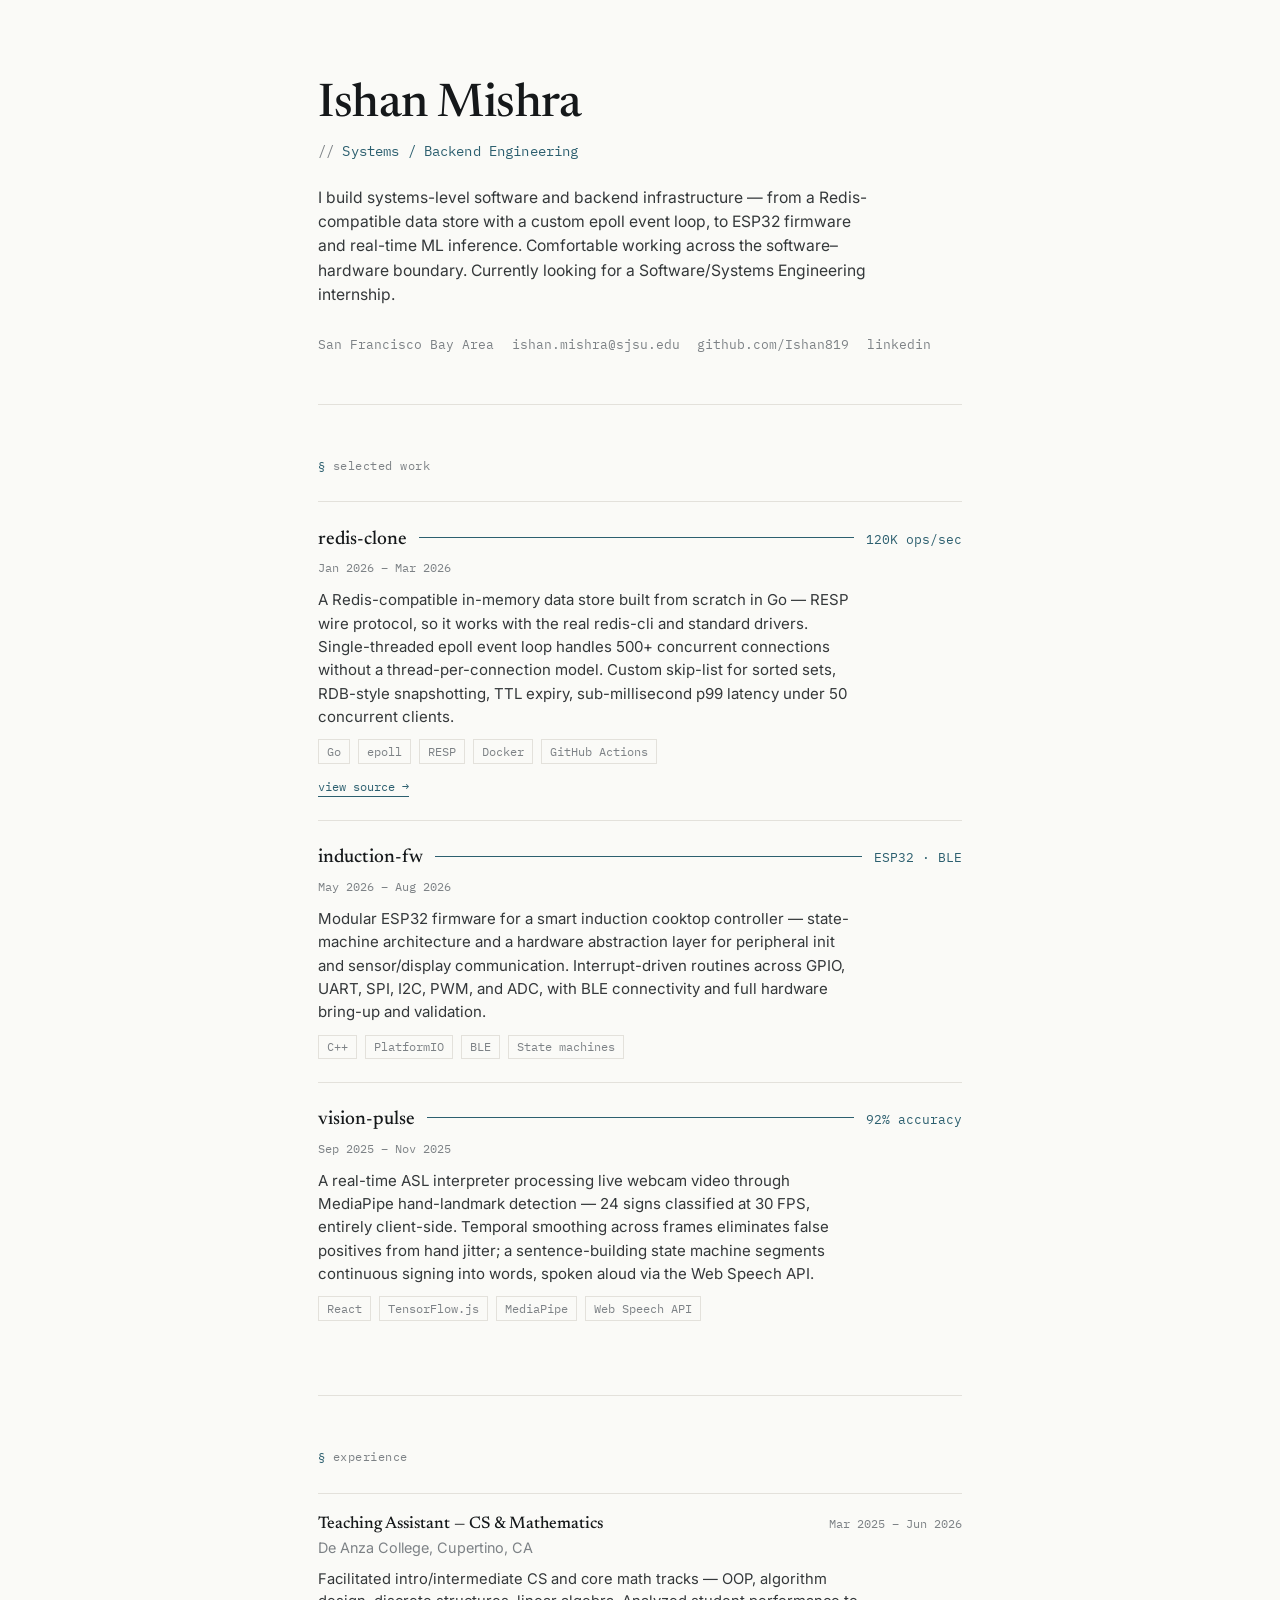
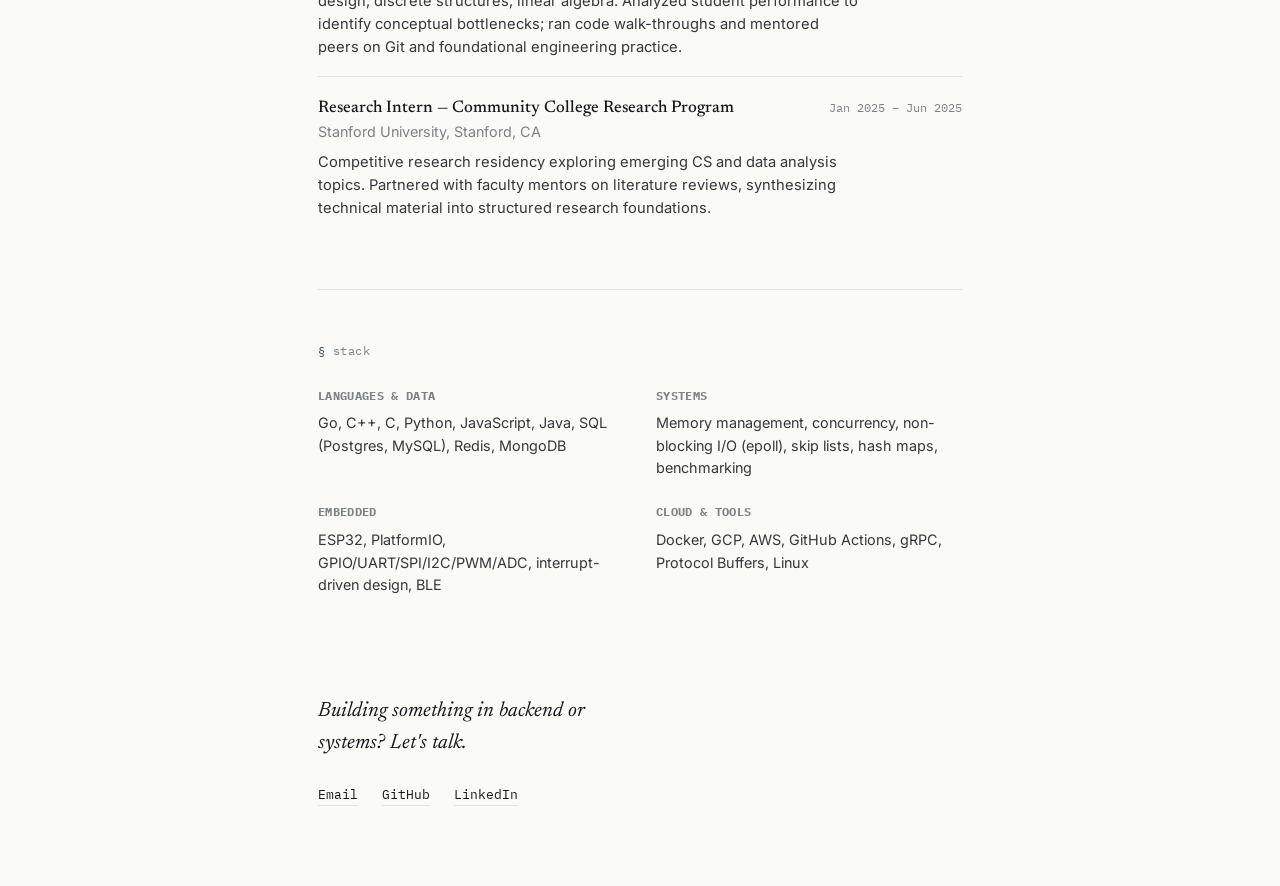
==== index.html @ 348bceb4 "update" ====
<!DOCTYPE html>
<html lang="en">
<head>
<meta charset="UTF-8">
<meta name="viewport" content="width=device-width, initial-scale=1.0">
<title>Ishan Mishra — Systems / Backend Engineer</title>
<style>
  @import url('https://fonts.googleapis.com/css2?family=Newsreader:ital,opsz,wght@0,6..72,400;0,6..72,500;0,6..72,600;1,6..72,400&family=Inter:wght@400;500&family=IBM+Plex+Mono:wght@400;500&display=swap');

  :root {
    --paper: #fafaf7;
    --ink: #15181a;
    --muted: #7d8286;
    --accent: #2c5f6f;
    --line: #e3e1db;
  }

  * { box-sizing: border-box; margin: 0; padding: 0; }

  html { scroll-behavior: smooth; }

  body {
    background: var(--paper);
    color: var(--ink);
    font-family: 'Inter', sans-serif;
    line-height: 1.55;
    font-size: 16px;
  }

  ::selection { background: var(--accent); color: var(--paper); }

  .wrap {
    max-width: 700px;
    margin: 0 auto;
    padding: 0 1.75rem;
  }

  /* ---------- Masthead ---------- */
  header.masthead {
    padding: 5rem 0 3rem;
    border-bottom: 1px solid var(--line);
  }

  .masthead h1 {
    font-family: 'Newsreader', serif;
    font-weight: 500;
    font-size: clamp(2.1rem, 5.5vw, 2.9rem);
    letter-spacing: -0.01em;
    line-height: 1.1;
  }

  .masthead .role {
    font-family: 'IBM Plex Mono', monospace;
    font-size: 0.85rem;
    color: var(--accent);
    margin-top: 0.6rem;
    letter-spacing: 0.01em;
  }

  .masthead .role::before {
    content: "// ";
    color: var(--muted);
  }

  .masthead p.summary {
    margin-top: 1.5rem;
    max-width: 56ch;
    color: #34383a;
    font-size: 0.98rem;
  }

  .masthead .meta {
    margin-top: 1.75rem;
    display: flex;
    flex-wrap: wrap;
    gap: 0.4rem 1.1rem;
    font-family: 'IBM Plex Mono', monospace;
    font-size: 0.8rem;
    color: var(--muted);
  }

  .masthead .meta a {
    color: var(--muted);
    text-decoration: none;
    border-bottom: 1px solid transparent;
  }
  .masthead .meta a:hover { color: var(--accent); border-bottom-color: var(--accent); }

  /* ---------- Section labels ---------- */
  section { padding: 3.25rem 0; border-bottom: 1px solid var(--line); }
  section:last-of-type { border-bottom: none; }

  .section-label {
    font-family: 'IBM Plex Mono', monospace;
    font-size: 0.75rem;
    color: var(--muted);
    letter-spacing: 0.04em;
    margin-bottom: 1.6rem;
  }
  .section-label::before { content: "§ "; color: var(--accent); }

  /* ---------- Projects: schematic rows ---------- */
  .project {
    padding: 1.4rem 0;
    border-top: 1px solid var(--line);
  }
  .project:first-of-type { border-top: none; padding-top: 0; }

  .project-head {
    display: flex;
    align-items: baseline;
    gap: 0.75rem;
  }

  .project-name {
    font-family: 'Newsreader', serif;
    font-size: 1.2rem;
    font-weight: 500;
    white-space: nowrap;
  }

  .connector {
    flex: 1;
    height: 1px;
    background: var(--line);
    position: relative;
    top: -0.35rem;
    overflow: hidden;
  }
  .connector .draw {
    position: absolute;
    inset: 0;
    background: var(--accent);
    transform: scaleX(0);
    transform-origin: left;
    animation: draw-line 1.1s ease forwards;
    animation-delay: var(--delay, 0s);
  }
  @keyframes draw-line {
    to { transform: scaleX(1); }
  }

  .metric {
    font-family: 'IBM Plex Mono', monospace;
    font-size: 0.8rem;
    color: var(--accent);
    white-space: nowrap;
  }

  .project-period {
    font-family: 'IBM Plex Mono', monospace;
    font-size: 0.72rem;
    color: var(--muted);
    margin-top: 0.3rem;
  }

  .project-desc {
    margin-top: 0.7rem;
    font-size: 0.94rem;
    color: #34383a;
    max-width: 60ch;
  }

  .project-stack {
    margin-top: 0.7rem;
    display: flex;
    flex-wrap: wrap;
    gap: 0.5rem;
  }
  .project-stack span {
    font-family: 'IBM Plex Mono', monospace;
    font-size: 0.72rem;
    color: var(--muted);
    border: 1px solid var(--line);
    padding: 0.15rem 0.5rem;
  }

  .project-link {
    display: inline-block;
    margin-top: 0.8rem;
    font-family: 'IBM Plex Mono', monospace;
    font-size: 0.78rem;
    color: var(--accent);
    text-decoration: none;
    border-bottom: 1px solid var(--accent);
  }

  /* ---------- Experience ---------- */
  .job { padding: 1.1rem 0; border-top: 1px solid var(--line); }
  .job:first-of-type { border-top: none; padding-top: 0; }

  .job-head {
    display: flex;
    justify-content: space-between;
    align-items: baseline;
    flex-wrap: wrap;
    gap: 0.3rem 1rem;
  }

  .job-title {
    font-family: 'Newsreader', serif;
    font-size: 1.05rem;
    font-weight: 500;
  }
  .job-org { color: var(--muted); font-size: 0.9rem; }
  .job-period {
    font-family: 'IBM Plex Mono', monospace;
    font-size: 0.72rem;
    color: var(--muted);
  }
  .job-desc {
    margin-top: 0.5rem;
    font-size: 0.92rem;
    color: #34383a;
    max-width: 60ch;
  }

  /* ---------- Skills ---------- */
  .skills-grid {
    display: grid;
    grid-template-columns: 1fr 1fr;
    gap: 1.5rem 2rem;
  }
  @media (max-width: 560px) { .skills-grid { grid-template-columns: 1fr; } }

  .skill-cat h3 {
    font-family: 'IBM Plex Mono', monospace;
    font-size: 0.72rem;
    color: var(--muted);
    letter-spacing: 0.03em;
    margin-bottom: 0.5rem;
    text-transform: uppercase;
  }
  .skill-cat p {
    font-size: 0.9rem;
    color: #34383a;
  }

  /* ---------- Footer ---------- */
  footer {
    padding: 3rem 0 5rem;
  }
  footer .contact-line {
    font-family: 'Newsreader', serif;
    font-style: italic;
    font-size: 1.3rem;
    max-width: 30ch;
  }
  footer .links {
    margin-top: 1.5rem;
    display: flex;
    gap: 1.5rem;
    font-family: 'IBM Plex Mono', monospace;
    font-size: 0.82rem;
  }
  footer .links a {
    color: var(--ink);
    text-decoration: none;
    border-bottom: 1px solid var(--line);
  }
  footer .links a:hover { border-bottom-color: var(--accent); color: var(--accent); }

</style>
</head>
<body>

<div class="wrap">

  <header class="masthead">
    <h1>Ishan Mishra</h1>
    <div class="role">Systems / Backend Engineering</div>
    <p class="summary">
      I build systems-level software and backend infrastructure — from a
      Redis-compatible data store with a custom epoll event loop, to ESP32
      firmware and real-time ML inference. Comfortable working across the
      software–hardware boundary. Currently looking for a Software/Systems
      Engineering internship.
    </p>
    <div class="meta">
      <span>San Francisco Bay Area</span>
      <a href="mailto:ishan.mishra@sjsu.edu">ishan.mishra@sjsu.edu</a>
      <a href="https://github.com/Ishan819" target="_blank">github.com/Ishan819</a>
      <a href="#" target="_blank">linkedin</a>
    </div>
  </header>

  <section id="work">
    <div class="section-label">selected work</div>

    <div class="project">
      <div class="project-head">
        <span class="project-name">redis-clone</span>
        <span class="connector"><span class="draw" style="--delay:0.1s"></span></span>
        <span class="metric">120K ops/sec</span>
      </div>
      <div class="project-period">Jan 2026 – Mar 2026</div>
      <p class="project-desc">
        A Redis-compatible in-memory data store built from scratch in Go —
        RESP wire protocol, so it works with the real redis-cli and standard
        drivers. Single-threaded epoll event loop handles 500+ concurrent
        connections without a thread-per-connection model. Custom skip-list
        for sorted sets, RDB-style snapshotting, TTL expiry, sub-millisecond
        p99 latency under 50 concurrent clients.
      </p>
      <div class="project-stack">
        <span>Go</span><span>epoll</span><span>RESP</span><span>Docker</span><span>GitHub Actions</span>
      </div>
      <a class="project-link" href="https://github.com/Ishan819" target="_blank">view source →</a>
    </div>

    <div class="project">
      <div class="project-head">
        <span class="project-name">induction-fw</span>
        <span class="connector"><span class="draw" style="--delay:0.25s"></span></span>
        <span class="metric">ESP32 · BLE</span>
      </div>
      <div class="project-period">May 2026 – Aug 2026</div>
      <p class="project-desc">
        Modular ESP32 firmware for a smart induction cooktop controller —
        state-machine architecture and a hardware abstraction layer for
        peripheral init and sensor/display communication. Interrupt-driven
        routines across GPIO, UART, SPI, I2C, PWM, and ADC, with BLE
        connectivity and full hardware bring-up and validation.
      </p>
      <div class="project-stack">
        <span>C++</span><span>PlatformIO</span><span>BLE</span><span>State machines</span>
      </div>
    </div>

    <div class="project">
      <div class="project-head">
        <span class="project-name">vision-pulse</span>
        <span class="connector"><span class="draw" style="--delay:0.4s"></span></span>
        <span class="metric">92% accuracy</span>
      </div>
      <div class="project-period">Sep 2025 – Nov 2025</div>
      <p class="project-desc">
        A real-time ASL interpreter processing live webcam video through
        MediaPipe hand-landmark detection — 24 signs classified at 30 FPS,
        entirely client-side. Temporal smoothing across frames eliminates
        false positives from hand jitter; a sentence-building state machine
        segments continuous signing into words, spoken aloud via the Web
        Speech API.
      </p>
      <div class="project-stack">
        <span>React</span><span>TensorFlow.js</span><span>MediaPipe</span><span>Web Speech API</span>
      </div>
    </div>
  </section>

  <section id="experience">
    <div class="section-label">experience</div>

    <div class="job">
      <div class="job-head">
        <div>
          <div class="job-title">Teaching Assistant — CS &amp; Mathematics</div>
          <div class="job-org">De Anza College, Cupertino, CA</div>
        </div>
        <div class="job-period">Mar 2025 – Jun 2026</div>
      </div>
      <p class="job-desc">
        Facilitated intro/intermediate CS and core math tracks — OOP,
        algorithm design, discrete structures, linear algebra. Analyzed
        student performance to identify conceptual bottlenecks; ran code
        walk-throughs and mentored peers on Git and foundational engineering
        practice.
      </p>
    </div>

    <div class="job">
      <div class="job-head">
        <div>
          <div class="job-title">Research Intern — Community College Research Program</div>
          <div class="job-org">Stanford University, Stanford, CA</div>
        </div>
        <div class="job-period">Jan 2025 – Jun 2025</div>
      </div>
      <p class="job-desc">
        Competitive research residency exploring emerging CS and data
        analysis topics. Partnered with faculty mentors on literature
        reviews, synthesizing technical material into structured research
        foundations.
      </p>
    </div>
  </section>

  <section id="skills">
    <div class="section-label">stack</div>
    <div class="skills-grid">
      <div class="skill-cat">
        <h3>Languages &amp; Data</h3>
        <p>Go, C++, C, Python, JavaScript, Java, SQL (Postgres, MySQL), Redis, MongoDB</p>
      </div>
      <div class="skill-cat">
        <h3>Systems</h3>
        <p>Memory management, concurrency, non-blocking I/O (epoll), skip lists, hash maps, benchmarking</p>
      </div>
      <div class="skill-cat">
        <h3>Embedded</h3>
        <p>ESP32, PlatformIO, GPIO/UART/SPI/I2C/PWM/ADC, interrupt-driven design, BLE</p>
      </div>
      <div class="skill-cat">
        <h3>Cloud &amp; Tools</h3>
        <p>Docker, GCP, AWS, GitHub Actions, gRPC, Protocol Buffers, Linux</p>
      </div>
    </div>
  </section>

  <footer id="contact">
    <p class="contact-line">Building something in backend or systems? Let's talk.</p>
    <div class="links">
      <a href="mailto:ishan.mishra@sjsu.edu">Email</a>
      <a href="https://github.com/Ishan819" target="_blank">GitHub</a>
      <a href="#" target="_blank">LinkedIn</a>
    </div>
  </footer>

</div>

</body>
</html>
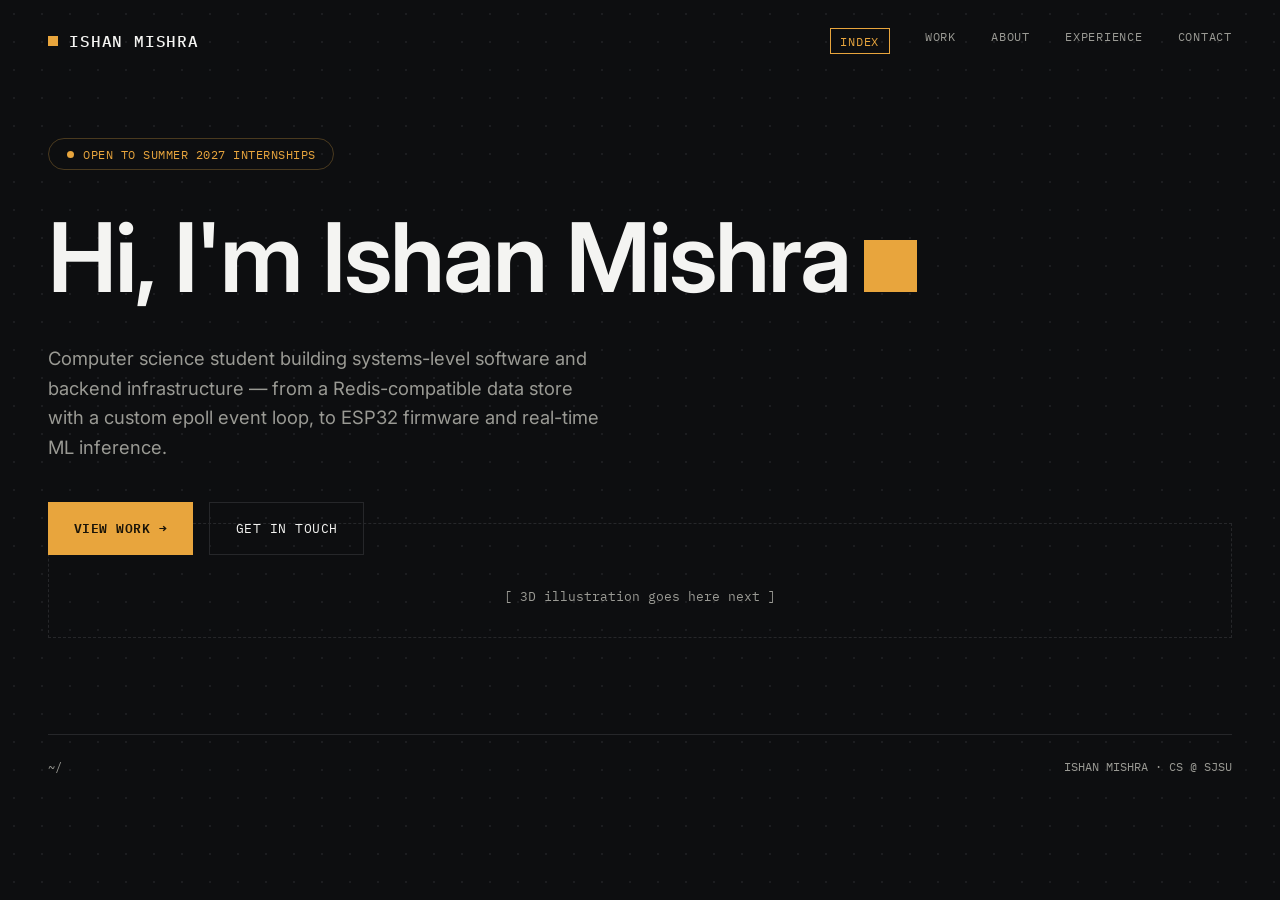
==== commit 67b1c38d: "update" ====
--- a/index.html
+++ b/index.html
@@ -5,417 +5,207 @@
 <meta name="viewport" content="width=device-width, initial-scale=1.0">
 <title>Ishan Mishra — Systems / Backend Engineer</title>
 <style>
-  @import url('https://fonts.googleapis.com/css2?family=Newsreader:ital,opsz,wght@0,6..72,400;0,6..72,500;0,6..72,600;1,6..72,400&family=Inter:wght@400;500&family=IBM+Plex+Mono:wght@400;500&display=swap');
+  @import url('https://fonts.googleapis.com/css2?family=Inter:wght@400;500;600&family=IBM+Plex+Mono:wght@400;500&display=swap');
 
   :root {
-    --paper: #fafaf7;
-    --ink: #15181a;
-    --muted: #7d8286;
-    --accent: #2c5f6f;
-    --line: #e3e1db;
+    --bg: #0d0e10;
+    --ink: #f4f4f2;
+    --muted: #9a9a94;
+    --accent: #e8a53d;
+    --line: #26272a;
   }
 
   * { box-sizing: border-box; margin: 0; padding: 0; }
 
-  html { scroll-behavior: smooth; }
-
   body {
-    background: var(--paper);
+    background: var(--bg);
     color: var(--ink);
     font-family: 'Inter', sans-serif;
-    line-height: 1.55;
-    font-size: 16px;
-  }
-
-  ::selection { background: var(--accent); color: var(--paper); }
+    background-image:
+      radial-gradient(circle, #1c1d20 1px, transparent 1px);
+    background-size: 28px 28px;
+  }
 
   .wrap {
-    max-width: 700px;
+    max-width: 1400px;
     margin: 0 auto;
-    padding: 0 1.75rem;
-  }
-
-  /* ---------- Masthead ---------- */
-  header.masthead {
-    padding: 5rem 0 3rem;
-    border-bottom: 1px solid var(--line);
-  }
-
-  .masthead h1 {
-    font-family: 'Newsreader', serif;
+    padding: 0 3rem;
+  }
+
+  /* ---------- Nav ---------- */
+  nav {
+    display: flex;
+    align-items: center;
+    justify-content: space-between;
+    padding: 1.75rem 0;
+  }
+
+  .logo {
+    display: flex;
+    align-items: center;
+    gap: 0.7rem;
+    font-family: 'IBM Plex Mono', monospace;
     font-weight: 500;
-    font-size: clamp(2.1rem, 5.5vw, 2.9rem);
-    letter-spacing: -0.01em;
-    line-height: 1.1;
-  }
-
-  .masthead .role {
-    font-family: 'IBM Plex Mono', monospace;
-    font-size: 0.85rem;
+    letter-spacing: 0.05em;
+    font-size: 1rem;
+  }
+  .logo .dot {
+    width: 10px;
+    height: 10px;
+    background: var(--accent);
+  }
+
+  .nav-links {
+    display: flex;
+    gap: 2.2rem;
+    font-family: 'IBM Plex Mono', monospace;
+    font-size: 0.78rem;
+    letter-spacing: 0.06em;
+  }
+  .nav-links a {
+    color: var(--muted);
+    text-decoration: none;
+  }
+  .nav-links a.active {
     color: var(--accent);
-    margin-top: 0.6rem;
-    letter-spacing: 0.01em;
-  }
-
-  .masthead .role::before {
-    content: "// ";
-    color: var(--muted);
-  }
-
-  .masthead p.summary {
-    margin-top: 1.5rem;
-    max-width: 56ch;
-    color: #34383a;
-    font-size: 0.98rem;
-  }
-
-  .masthead .meta {
-    margin-top: 1.75rem;
-    display: flex;
-    flex-wrap: wrap;
-    gap: 0.4rem 1.1rem;
+    border: 1px solid var(--accent);
+    padding: 0.25rem 0.6rem;
+  }
+  .nav-links a:hover:not(.active) { color: var(--ink); }
+
+  /* ---------- Hero ---------- */
+  .hero {
+    padding: 3.5rem 0 6rem;
+  }
+
+  .badge {
+    display: inline-flex;
+    align-items: center;
+    gap: 0.6rem;
+    font-family: 'IBM Plex Mono', monospace;
+    font-size: 0.78rem;
+    letter-spacing: 0.04em;
+    color: var(--accent);
+    border: 1px solid #4a3a1f;
+    padding: 0.45rem 1.1rem;
+    border-radius: 999px;
+    margin-bottom: 2.5rem;
+  }
+  .badge .dot {
+    width: 7px;
+    height: 7px;
+    background: var(--accent);
+    border-radius: 50%;
+  }
+
+  h1 {
+    font-size: clamp(3.2rem, 7.5vw, 6.2rem);
+    font-weight: 600;
+    line-height: 0.98;
+    letter-spacing: -0.02em;
+    max-width: 16ch;
+  }
+  h1 .square {
+    display: inline-block;
+    width: 0.55em;
+    height: 0.55em;
+    background: var(--accent);
+    margin-left: 0.15em;
+    vertical-align: baseline;
+  }
+
+  .hero-desc {
+    margin-top: 2.5rem;
+    max-width: 46ch;
+    font-size: 1.15rem;
+    line-height: 1.6;
+    color: var(--muted);
+  }
+
+  .hero-actions {
+    margin-top: 2.5rem;
+    display: flex;
+    gap: 1rem;
+  }
+
+  .btn {
+    font-family: 'IBM Plex Mono', monospace;
+    font-size: 0.82rem;
+    letter-spacing: 0.04em;
+    padding: 0.95rem 1.6rem;
+    text-decoration: none;
+    display: inline-flex;
+    align-items: center;
+    gap: 0.5rem;
+  }
+  .btn-primary {
+    background: var(--accent);
+    color: #1a1408;
+    font-weight: 600;
+  }
+  .btn-secondary {
+    border: 1px solid var(--line);
+    color: var(--ink);
+  }
+  .btn-secondary:hover { border-color: var(--muted); }
+
+  .hero-illustration-slot {
+    margin-top: -2rem;
+    padding: 4rem 0 2rem;
+    text-align: center;
+    color: var(--muted);
     font-family: 'IBM Plex Mono', monospace;
     font-size: 0.8rem;
-    color: var(--muted);
-  }
-
-  .masthead .meta a {
-    color: var(--muted);
-    text-decoration: none;
-    border-bottom: 1px solid transparent;
-  }
-  .masthead .meta a:hover { color: var(--accent); border-bottom-color: var(--accent); }
-
-  /* ---------- Section labels ---------- */
-  section { padding: 3.25rem 0; border-bottom: 1px solid var(--line); }
-  section:last-of-type { border-bottom: none; }
-
-  .section-label {
+    border: 1px dashed var(--line);
+  }
+
+  footer {
+    padding: 1.5rem 0;
+    display: flex;
+    justify-content: space-between;
     font-family: 'IBM Plex Mono', monospace;
     font-size: 0.75rem;
     color: var(--muted);
-    letter-spacing: 0.04em;
-    margin-bottom: 1.6rem;
-  }
-  .section-label::before { content: "§ "; color: var(--accent); }
-
-  /* ---------- Projects: schematic rows ---------- */
-  .project {
-    padding: 1.4rem 0;
     border-top: 1px solid var(--line);
   }
-  .project:first-of-type { border-top: none; padding-top: 0; }
-
-  .project-head {
-    display: flex;
-    align-items: baseline;
-    gap: 0.75rem;
-  }
-
-  .project-name {
-    font-family: 'Newsreader', serif;
-    font-size: 1.2rem;
-    font-weight: 500;
-    white-space: nowrap;
-  }
-
-  .connector {
-    flex: 1;
-    height: 1px;
-    background: var(--line);
-    position: relative;
-    top: -0.35rem;
-    overflow: hidden;
-  }
-  .connector .draw {
-    position: absolute;
-    inset: 0;
-    background: var(--accent);
-    transform: scaleX(0);
-    transform-origin: left;
-    animation: draw-line 1.1s ease forwards;
-    animation-delay: var(--delay, 0s);
-  }
-  @keyframes draw-line {
-    to { transform: scaleX(1); }
-  }
-
-  .metric {
-    font-family: 'IBM Plex Mono', monospace;
-    font-size: 0.8rem;
-    color: var(--accent);
-    white-space: nowrap;
-  }
-
-  .project-period {
-    font-family: 'IBM Plex Mono', monospace;
-    font-size: 0.72rem;
-    color: var(--muted);
-    margin-top: 0.3rem;
-  }
-
-  .project-desc {
-    margin-top: 0.7rem;
-    font-size: 0.94rem;
-    color: #34383a;
-    max-width: 60ch;
-  }
-
-  .project-stack {
-    margin-top: 0.7rem;
-    display: flex;
-    flex-wrap: wrap;
-    gap: 0.5rem;
-  }
-  .project-stack span {
-    font-family: 'IBM Plex Mono', monospace;
-    font-size: 0.72rem;
-    color: var(--muted);
-    border: 1px solid var(--line);
-    padding: 0.15rem 0.5rem;
-  }
-
-  .project-link {
-    display: inline-block;
-    margin-top: 0.8rem;
-    font-family: 'IBM Plex Mono', monospace;
-    font-size: 0.78rem;
-    color: var(--accent);
-    text-decoration: none;
-    border-bottom: 1px solid var(--accent);
-  }
-
-  /* ---------- Experience ---------- */
-  .job { padding: 1.1rem 0; border-top: 1px solid var(--line); }
-  .job:first-of-type { border-top: none; padding-top: 0; }
-
-  .job-head {
-    display: flex;
-    justify-content: space-between;
-    align-items: baseline;
-    flex-wrap: wrap;
-    gap: 0.3rem 1rem;
-  }
-
-  .job-title {
-    font-family: 'Newsreader', serif;
-    font-size: 1.05rem;
-    font-weight: 500;
-  }
-  .job-org { color: var(--muted); font-size: 0.9rem; }
-  .job-period {
-    font-family: 'IBM Plex Mono', monospace;
-    font-size: 0.72rem;
-    color: var(--muted);
-  }
-  .job-desc {
-    margin-top: 0.5rem;
-    font-size: 0.92rem;
-    color: #34383a;
-    max-width: 60ch;
-  }
-
-  /* ---------- Skills ---------- */
-  .skills-grid {
-    display: grid;
-    grid-template-columns: 1fr 1fr;
-    gap: 1.5rem 2rem;
-  }
-  @media (max-width: 560px) { .skills-grid { grid-template-columns: 1fr; } }
-
-  .skill-cat h3 {
-    font-family: 'IBM Plex Mono', monospace;
-    font-size: 0.72rem;
-    color: var(--muted);
-    letter-spacing: 0.03em;
-    margin-bottom: 0.5rem;
-    text-transform: uppercase;
-  }
-  .skill-cat p {
-    font-size: 0.9rem;
-    color: #34383a;
-  }
-
-  /* ---------- Footer ---------- */
-  footer {
-    padding: 3rem 0 5rem;
-  }
-  footer .contact-line {
-    font-family: 'Newsreader', serif;
-    font-style: italic;
-    font-size: 1.3rem;
-    max-width: 30ch;
-  }
-  footer .links {
-    margin-top: 1.5rem;
-    display: flex;
-    gap: 1.5rem;
-    font-family: 'IBM Plex Mono', monospace;
-    font-size: 0.82rem;
-  }
-  footer .links a {
-    color: var(--ink);
-    text-decoration: none;
-    border-bottom: 1px solid var(--line);
-  }
-  footer .links a:hover { border-bottom-color: var(--accent); color: var(--accent); }
-
 </style>
 </head>
 <body>
 
 <div class="wrap">
-
-  <header class="masthead">
-    <h1>Ishan Mishra</h1>
-    <div class="role">Systems / Backend Engineering</div>
-    <p class="summary">
-      I build systems-level software and backend infrastructure — from a
-      Redis-compatible data store with a custom epoll event loop, to ESP32
-      firmware and real-time ML inference. Comfortable working across the
-      software–hardware boundary. Currently looking for a Software/Systems
-      Engineering internship.
+  <nav>
+    <div class="logo"><span class="dot"></span> ISHAN MISHRA</div>
+    <div class="nav-links">
+      <a href="#" class="active">INDEX</a>
+      <a href="#work">WORK</a>
+      <a href="#about">ABOUT</a>
+      <a href="#experience">EXPERIENCE</a>
+      <a href="#contact">CONTACT</a>
+    </div>
+  </nav>
+
+  <section class="hero">
+    <div class="badge"><span class="dot"></span> OPEN TO SUMMER 2027 INTERNSHIPS</div>
+    <h1>Hi, I'm Ishan Mishra<span class="square"></span></h1>
+    <p class="hero-desc">
+      Computer science student building systems-level software and backend
+      infrastructure — from a Redis-compatible data store with a custom
+      epoll event loop, to ESP32 firmware and real-time ML inference.
     </p>
-    <div class="meta">
-      <span>San Francisco Bay Area</span>
-      <a href="mailto:ishan.mishra@sjsu.edu">ishan.mishra@sjsu.edu</a>
-      <a href="https://github.com/Ishan819" target="_blank">github.com/Ishan819</a>
-      <a href="#" target="_blank">linkedin</a>
+    <div class="hero-actions">
+      <a class="btn btn-primary" href="#work">VIEW WORK →</a>
+      <a class="btn btn-secondary" href="#contact">GET IN TOUCH</a>
     </div>
-  </header>
-
-  <section id="work">
-    <div class="section-label">selected work</div>
-
-    <div class="project">
-      <div class="project-head">
-        <span class="project-name">redis-clone</span>
-        <span class="connector"><span class="draw" style="--delay:0.1s"></span></span>
-        <span class="metric">120K ops/sec</span>
-      </div>
-      <div class="project-period">Jan 2026 – Mar 2026</div>
-      <p class="project-desc">
-        A Redis-compatible in-memory data store built from scratch in Go —
-        RESP wire protocol, so it works with the real redis-cli and standard
-        drivers. Single-threaded epoll event loop handles 500+ concurrent
-        connections without a thread-per-connection model. Custom skip-list
-        for sorted sets, RDB-style snapshotting, TTL expiry, sub-millisecond
-        p99 latency under 50 concurrent clients.
-      </p>
-      <div class="project-stack">
-        <span>Go</span><span>epoll</span><span>RESP</span><span>Docker</span><span>GitHub Actions</span>
-      </div>
-      <a class="project-link" href="https://github.com/Ishan819" target="_blank">view source →</a>
-    </div>
-
-    <div class="project">
-      <div class="project-head">
-        <span class="project-name">induction-fw</span>
-        <span class="connector"><span class="draw" style="--delay:0.25s"></span></span>
-        <span class="metric">ESP32 · BLE</span>
-      </div>
-      <div class="project-period">May 2026 – Aug 2026</div>
-      <p class="project-desc">
-        Modular ESP32 firmware for a smart induction cooktop controller —
-        state-machine architecture and a hardware abstraction layer for
-        peripheral init and sensor/display communication. Interrupt-driven
-        routines across GPIO, UART, SPI, I2C, PWM, and ADC, with BLE
-        connectivity and full hardware bring-up and validation.
-      </p>
-      <div class="project-stack">
-        <span>C++</span><span>PlatformIO</span><span>BLE</span><span>State machines</span>
-      </div>
-    </div>
-
-    <div class="project">
-      <div class="project-head">
-        <span class="project-name">vision-pulse</span>
-        <span class="connector"><span class="draw" style="--delay:0.4s"></span></span>
-        <span class="metric">92% accuracy</span>
-      </div>
-      <div class="project-period">Sep 2025 – Nov 2025</div>
-      <p class="project-desc">
-        A real-time ASL interpreter processing live webcam video through
-        MediaPipe hand-landmark detection — 24 signs classified at 30 FPS,
-        entirely client-side. Temporal smoothing across frames eliminates
-        false positives from hand jitter; a sentence-building state machine
-        segments continuous signing into words, spoken aloud via the Web
-        Speech API.
-      </p>
-      <div class="project-stack">
-        <span>React</span><span>TensorFlow.js</span><span>MediaPipe</span><span>Web Speech API</span>
-      </div>
+
+    <div class="hero-illustration-slot">
+      [ 3D illustration goes here next ]
     </div>
   </section>
 
-  <section id="experience">
-    <div class="section-label">experience</div>
-
-    <div class="job">
-      <div class="job-head">
-        <div>
-          <div class="job-title">Teaching Assistant — CS &amp; Mathematics</div>
-          <div class="job-org">De Anza College, Cupertino, CA</div>
-        </div>
-        <div class="job-period">Mar 2025 – Jun 2026</div>
-      </div>
-      <p class="job-desc">
-        Facilitated intro/intermediate CS and core math tracks — OOP,
-        algorithm design, discrete structures, linear algebra. Analyzed
-        student performance to identify conceptual bottlenecks; ran code
-        walk-throughs and mentored peers on Git and foundational engineering
-        practice.
-      </p>
-    </div>
-
-    <div class="job">
-      <div class="job-head">
-        <div>
-          <div class="job-title">Research Intern — Community College Research Program</div>
-          <div class="job-org">Stanford University, Stanford, CA</div>
-        </div>
-        <div class="job-period">Jan 2025 – Jun 2025</div>
-      </div>
-      <p class="job-desc">
-        Competitive research residency exploring emerging CS and data
-        analysis topics. Partnered with faculty mentors on literature
-        reviews, synthesizing technical material into structured research
-        foundations.
-      </p>
-    </div>
-  </section>
-
-  <section id="skills">
-    <div class="section-label">stack</div>
-    <div class="skills-grid">
-      <div class="skill-cat">
-        <h3>Languages &amp; Data</h3>
-        <p>Go, C++, C, Python, JavaScript, Java, SQL (Postgres, MySQL), Redis, MongoDB</p>
-      </div>
-      <div class="skill-cat">
-        <h3>Systems</h3>
-        <p>Memory management, concurrency, non-blocking I/O (epoll), skip lists, hash maps, benchmarking</p>
-      </div>
-      <div class="skill-cat">
-        <h3>Embedded</h3>
-        <p>ESP32, PlatformIO, GPIO/UART/SPI/I2C/PWM/ADC, interrupt-driven design, BLE</p>
-      </div>
-      <div class="skill-cat">
-        <h3>Cloud &amp; Tools</h3>
-        <p>Docker, GCP, AWS, GitHub Actions, gRPC, Protocol Buffers, Linux</p>
-      </div>
-    </div>
-  </section>
-
-  <footer id="contact">
-    <p class="contact-line">Building something in backend or systems? Let's talk.</p>
-    <div class="links">
-      <a href="mailto:ishan.mishra@sjsu.edu">Email</a>
-      <a href="https://github.com/Ishan819" target="_blank">GitHub</a>
-      <a href="#" target="_blank">LinkedIn</a>
-    </div>
+  <footer>
+    <span>~/</span>
+    <span>ISHAN MISHRA · CS @ SJSU</span>
   </footer>
-
 </div>
 
 </body>
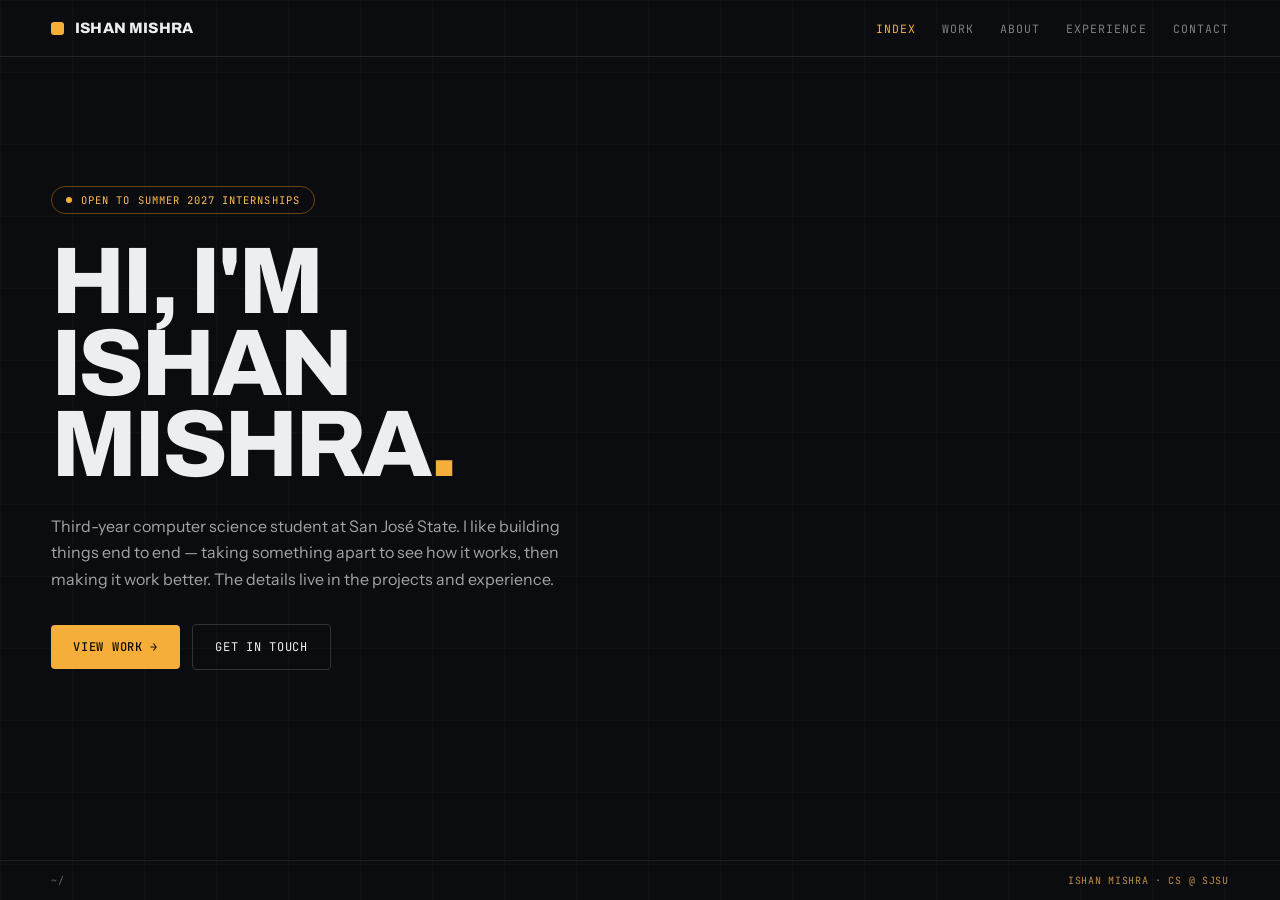
==== commit ca2c0950: "update" ====
--- a/index.html
+++ b/index.html
@@ -4,209 +4,53 @@
 <meta charset="UTF-8">
 <meta name="viewport" content="width=device-width, initial-scale=1.0">
 <title>Ishan Mishra — Systems / Backend Engineer</title>
-<style>
-  @import url('https://fonts.googleapis.com/css2?family=Inter:wght@400;500;600&family=IBM+Plex+Mono:wght@400;500&display=swap');
-
-  :root {
-    --bg: #0d0e10;
-    --ink: #f4f4f2;
-    --muted: #9a9a94;
-    --accent: #e8a53d;
-    --line: #26272a;
-  }
-
-  * { box-sizing: border-box; margin: 0; padding: 0; }
-
-  body {
-    background: var(--bg);
-    color: var(--ink);
-    font-family: 'Inter', sans-serif;
-    background-image:
-      radial-gradient(circle, #1c1d20 1px, transparent 1px);
-    background-size: 28px 28px;
-  }
-
-  .wrap {
-    max-width: 1400px;
-    margin: 0 auto;
-    padding: 0 3rem;
-  }
-
-  /* ---------- Nav ---------- */
-  nav {
-    display: flex;
-    align-items: center;
-    justify-content: space-between;
-    padding: 1.75rem 0;
-  }
-
-  .logo {
-    display: flex;
-    align-items: center;
-    gap: 0.7rem;
-    font-family: 'IBM Plex Mono', monospace;
-    font-weight: 500;
-    letter-spacing: 0.05em;
-    font-size: 1rem;
-  }
-  .logo .dot {
-    width: 10px;
-    height: 10px;
-    background: var(--accent);
-  }
-
-  .nav-links {
-    display: flex;
-    gap: 2.2rem;
-    font-family: 'IBM Plex Mono', monospace;
-    font-size: 0.78rem;
-    letter-spacing: 0.06em;
-  }
-  .nav-links a {
-    color: var(--muted);
-    text-decoration: none;
-  }
-  .nav-links a.active {
-    color: var(--accent);
-    border: 1px solid var(--accent);
-    padding: 0.25rem 0.6rem;
-  }
-  .nav-links a:hover:not(.active) { color: var(--ink); }
-
-  /* ---------- Hero ---------- */
-  .hero {
-    padding: 3.5rem 0 6rem;
-  }
-
-  .badge {
-    display: inline-flex;
-    align-items: center;
-    gap: 0.6rem;
-    font-family: 'IBM Plex Mono', monospace;
-    font-size: 0.78rem;
-    letter-spacing: 0.04em;
-    color: var(--accent);
-    border: 1px solid #4a3a1f;
-    padding: 0.45rem 1.1rem;
-    border-radius: 999px;
-    margin-bottom: 2.5rem;
-  }
-  .badge .dot {
-    width: 7px;
-    height: 7px;
-    background: var(--accent);
-    border-radius: 50%;
-  }
-
-  h1 {
-    font-size: clamp(3.2rem, 7.5vw, 6.2rem);
-    font-weight: 600;
-    line-height: 0.98;
-    letter-spacing: -0.02em;
-    max-width: 16ch;
-  }
-  h1 .square {
-    display: inline-block;
-    width: 0.55em;
-    height: 0.55em;
-    background: var(--accent);
-    margin-left: 0.15em;
-    vertical-align: baseline;
-  }
-
-  .hero-desc {
-    margin-top: 2.5rem;
-    max-width: 46ch;
-    font-size: 1.15rem;
-    line-height: 1.6;
-    color: var(--muted);
-  }
-
-  .hero-actions {
-    margin-top: 2.5rem;
-    display: flex;
-    gap: 1rem;
-  }
-
-  .btn {
-    font-family: 'IBM Plex Mono', monospace;
-    font-size: 0.82rem;
-    letter-spacing: 0.04em;
-    padding: 0.95rem 1.6rem;
-    text-decoration: none;
-    display: inline-flex;
-    align-items: center;
-    gap: 0.5rem;
-  }
-  .btn-primary {
-    background: var(--accent);
-    color: #1a1408;
-    font-weight: 600;
-  }
-  .btn-secondary {
-    border: 1px solid var(--line);
-    color: var(--ink);
-  }
-  .btn-secondary:hover { border-color: var(--muted); }
-
-  .hero-illustration-slot {
-    margin-top: -2rem;
-    padding: 4rem 0 2rem;
-    text-align: center;
-    color: var(--muted);
-    font-family: 'IBM Plex Mono', monospace;
-    font-size: 0.8rem;
-    border: 1px dashed var(--line);
-  }
-
-  footer {
-    padding: 1.5rem 0;
-    display: flex;
-    justify-content: space-between;
-    font-family: 'IBM Plex Mono', monospace;
-    font-size: 0.75rem;
-    color: var(--muted);
-    border-top: 1px solid var(--line);
-  }
-</style>
+<link rel="preconnect" href="https://fonts.googleapis.com" />
+<link rel="preconnect" href="https://fonts.gstatic.com" crossorigin="" />
+<link href="https://fonts.googleapis.com/css2?family=Archivo:wght@500;700;800&family=Instrument+Sans:wght@400;500&family=JetBrains+Mono:wght@400;500&display=swap" rel="stylesheet" />
+<link rel="stylesheet" href="style.css" />
 </head>
 <body>
 
-<div class="wrap">
-  <nav>
-    <div class="logo"><span class="dot"></span> ISHAN MISHRA</div>
-    <div class="nav-links">
-      <a href="#" class="active">INDEX</a>
-      <a href="#work">WORK</a>
-      <a href="#about">ABOUT</a>
-      <a href="#experience">EXPERIENCE</a>
-      <a href="#contact">CONTACT</a>
+<div class="page">
+
+  <header class="topbar">
+    <a href="#" class="logo">
+      <span class="logo-dot"></span>
+      <span class="logo-text">Ishan Mishra</span>
+    </a>
+    <nav class="nav">
+      <a href="#" class="nav-active">Index</a>
+      <a href="#">Work</a>
+      <a href="#">About</a>
+      <a href="#">Experience</a>
+      <a href="#">Contact</a>
+    </nav>
+  </header>
+
+  <main class="hero">
+    <div class="hero-content">
+      <div class="badge">
+        <span class="badge-dot"></span>
+        OPEN TO SUMMER 2027 INTERNSHIPS
+      </div>
+      <h1 class="headline">Hi, I'm<br />Ishan Mishra<span class="accent-dot">.</span></h1>
+      <p class="hero-desc">
+        Third-year computer science student at San José State. I like building things end to end — taking something apart to see how it works, then making it work better. The details live in the projects and experience.
+      </p>
+      <div class="hero-actions">
+        <a href="#" class="btn btn-primary">View work →</a>
+        <a href="mailto:ishan.mishra@sjsu.edu" class="btn btn-secondary">Get in touch</a>
+      </div>
     </div>
-  </nav>
+  </main>
 
-  <section class="hero">
-    <div class="badge"><span class="dot"></span> OPEN TO SUMMER 2027 INTERNSHIPS</div>
-    <h1>Hi, I'm Ishan Mishra<span class="square"></span></h1>
-    <p class="hero-desc">
-      Computer science student building systems-level software and backend
-      infrastructure — from a Redis-compatible data store with a custom
-      epoll event loop, to ESP32 firmware and real-time ML inference.
-    </p>
-    <div class="hero-actions">
-      <a class="btn btn-primary" href="#work">VIEW WORK →</a>
-      <a class="btn btn-secondary" href="#contact">GET IN TOUCH</a>
-    </div>
+  <div class="statusbar">
+    <span>~/</span>
+    <span class="statusbar-right">ISHAN MISHRA · CS @ SJSU</span>
+  </div>
 
-    <div class="hero-illustration-slot">
-      [ 3D illustration goes here next ]
-    </div>
-  </section>
-
-  <footer>
-    <span>~/</span>
-    <span>ISHAN MISHRA · CS @ SJSU</span>
-  </footer>
 </div>
 
+<script src="script.js"></script>
 </body>
 </html>
--- a/style.css
+++ b/style.css
@@ -0,0 +1,171 @@
+html, body {
+  margin: 0;
+  min-height: 100%;
+  background: oklch(0.155 0.006 260);
+  color: oklch(0.95 0.004 260);
+  font-family: "Instrument Sans", Helvetica, sans-serif;
+  -webkit-font-smoothing: antialiased;
+}
+
+* { box-sizing: border-box; }
+
+a { color: inherit; text-decoration: none; }
+
+.page {
+  min-height: 100vh;
+  display: flex;
+  flex-direction: column;
+  background-image:
+    linear-gradient(oklch(0.98 0 0 / 0.022) 1px, transparent 1px),
+    linear-gradient(90deg, oklch(0.98 0 0 / 0.022) 1px, transparent 1px);
+  background-size: 72px 72px;
+}
+
+/* ---------- Top bar ---------- */
+.topbar {
+  display: flex;
+  align-items: center;
+  justify-content: space-between;
+  padding: 20px clamp(20px, 4vw, 56px);
+  border-bottom: 1px solid oklch(0.26 0.006 260);
+}
+
+.logo {
+  display: flex;
+  align-items: center;
+  gap: 11px;
+}
+
+.logo-dot {
+  width: 13px;
+  height: 13px;
+  border-radius: 3px;
+  background: oklch(0.8 0.15 75);
+  display: inline-block;
+}
+
+.logo-text {
+  font-family: Archivo, Helvetica, sans-serif;
+  font-weight: 800;
+  font-size: 15px;
+  letter-spacing: 0.01em;
+  text-transform: uppercase;
+}
+
+.nav {
+  display: flex;
+  gap: 26px;
+  font-family: 'JetBrains Mono', monospace;
+  font-size: 11.5px;
+  letter-spacing: 0.09em;
+  text-transform: uppercase;
+}
+
+.nav a { color: oklch(0.6 0.006 260); }
+.nav a.nav-active { color: oklch(0.8 0.15 75); }
+.nav a:hover:not(.nav-active) { color: oklch(0.95 0.004 260); }
+
+/* ---------- Hero ---------- */
+.hero {
+  flex: 1;
+  display: flex;
+  align-items: center;
+  padding: clamp(20px, 3vh, 44px) clamp(20px, 4vw, 56px) 88px;
+}
+
+.hero-content { max-width: 700px; }
+
+.badge {
+  display: inline-flex;
+  align-items: center;
+  gap: 9px;
+  border: 1px solid oklch(0.42 0.1 75);
+  border-radius: 999px;
+  padding: 6px 14px;
+  font-family: 'JetBrains Mono', monospace;
+  font-size: 10.5px;
+  letter-spacing: 0.1em;
+  color: oklch(0.84 0.14 75);
+  margin-bottom: clamp(16px, 3vh, 30px);
+}
+
+.badge-dot {
+  width: 6px;
+  height: 6px;
+  border-radius: 50%;
+  background: oklch(0.8 0.15 75);
+  display: inline-block;
+}
+
+.headline {
+  font-family: Archivo, Helvetica, sans-serif;
+  font-weight: 800;
+  font-size: clamp(42px, 7.4vw, 100px);
+  line-height: 0.86;
+  letter-spacing: -0.04em;
+  text-transform: uppercase;
+  margin: 0 0 clamp(16px, 3vh, 28px);
+}
+
+.accent-dot { color: oklch(0.8 0.15 75); }
+
+.hero-desc {
+  font-size: clamp(15px, 1.25vw, 18px);
+  line-height: 1.65;
+  max-width: 48ch;
+  color: oklch(0.72 0.006 260);
+  margin: 0 0 clamp(20px, 3.5vh, 34px);
+}
+
+.hero-actions {
+  display: flex;
+  flex-wrap: wrap;
+  gap: 12px;
+  align-items: center;
+}
+
+.btn {
+  display: inline-flex;
+  align-items: center;
+  gap: 10px;
+  font-family: 'JetBrains Mono', monospace;
+  font-size: 12px;
+  letter-spacing: 0.06em;
+  text-transform: uppercase;
+  padding: 14px 22px;
+  border-radius: 4px;
+}
+
+.btn-primary {
+  background: oklch(0.8 0.15 75);
+  color: oklch(0.16 0.02 75);
+  font-weight: 500;
+}
+.btn-primary:hover {
+  background: oklch(0.88 0.15 75);
+  color: oklch(0.16 0.02 75);
+}
+
+.btn-secondary {
+  border: 1px solid oklch(0.32 0.006 260);
+}
+.btn-secondary:hover {
+  border-color: oklch(0.6 0.006 260);
+  color: oklch(0.95 0.004 260);
+}
+
+/* ---------- Status bar ---------- */
+.statusbar {
+  display: flex;
+  justify-content: space-between;
+  gap: 16px;
+  padding: 13px clamp(20px, 4vw, 56px);
+  border-top: 1px solid oklch(0.24 0.006 260);
+  font-family: 'JetBrains Mono', monospace;
+  font-size: 10px;
+  letter-spacing: 0.07em;
+  text-transform: uppercase;
+  color: oklch(0.5 0.006 260);
+}
+
+.statusbar-right { color: oklch(0.68 0.11 75); }
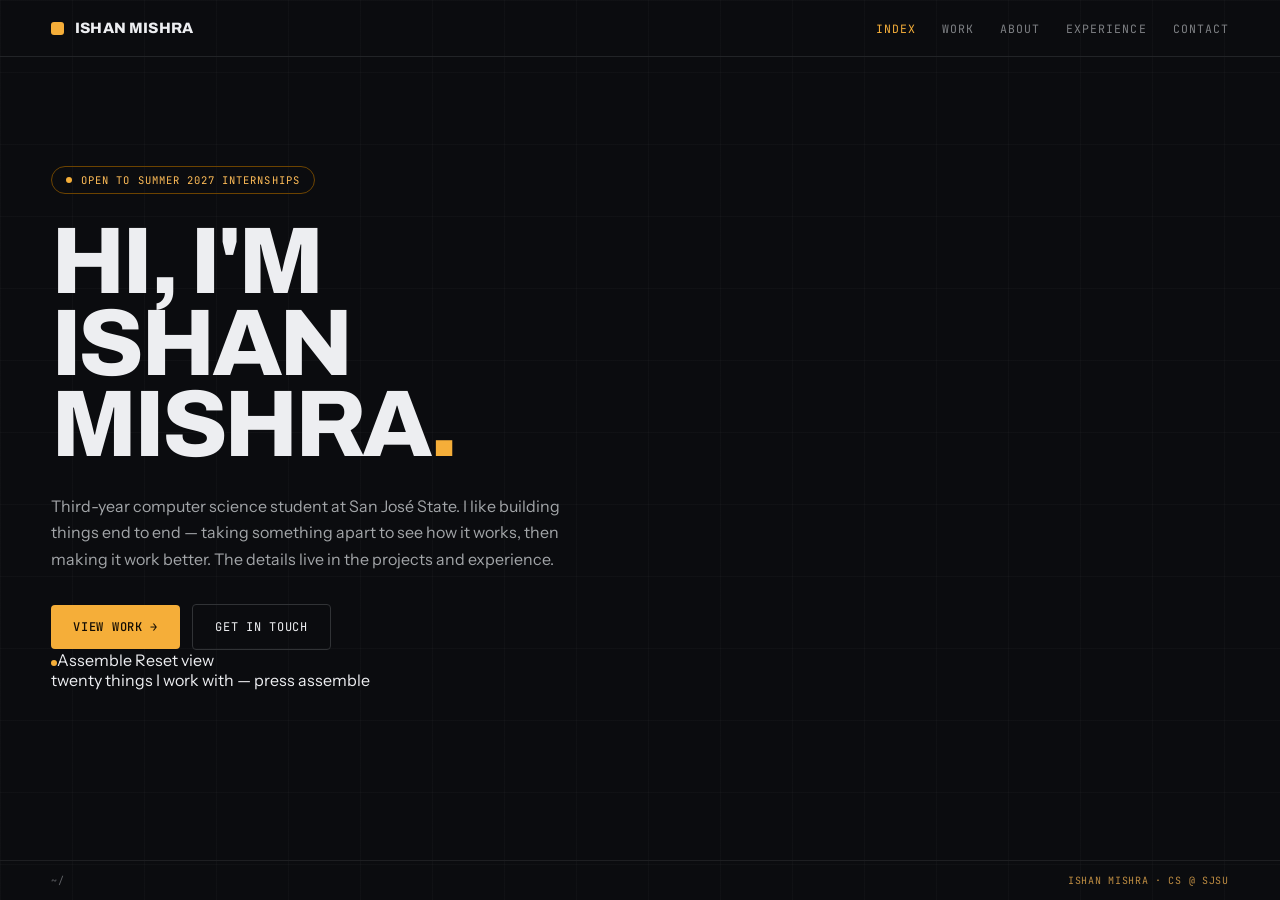
==== commit 9a74cff5: "update" ====
--- a/index.html
+++ b/index.html
@@ -28,18 +28,41 @@
   </header>
 
   <main class="hero">
-    <div class="hero-content">
-      <div class="badge">
-        <span class="badge-dot"></span>
-        OPEN TO SUMMER 2027 INTERNSHIPS
+    <div id="field" class="field"></div>
+    <div class="hero-grid">
+      <div class="hero-content">
+        <div class="badge">
+          <span class="badge-dot"></span>
+          OPEN TO SUMMER 2027 INTERNSHIPS
+        </div>
+        <h1 class="headline">Hi, I'm<br />Ishan Mishra<span class="accent-dot">.</span></h1>
+        <p class="hero-desc">
+          Third-year computer science student at San José State. I like building things end to end — taking something apart to see how it works, then making it work better. The details live in the projects and experience.
+        </p>
+        <div class="hero-actions">
+          <a href="#" class="btn btn-primary">View work →</a>
+          <a href="mailto:ishan.mishra@sjsu.edu" class="btn btn-secondary">Get in touch</a>
+        </div>
       </div>
-      <h1 class="headline">Hi, I'm<br />Ishan Mishra<span class="accent-dot">.</span></h1>
-      <p class="hero-desc">
-        Third-year computer science student at San José State. I like building things end to end — taking something apart to see how it works, then making it work better. The details live in the projects and experience.
-      </p>
-      <div class="hero-actions">
-        <a href="#" class="btn btn-primary">View work →</a>
-        <a href="mailto:ishan.mishra@sjsu.edu" class="btn btn-secondary">Get in touch</a>
+
+      <div class="board-wrap">
+        <div id="scene" class="scene">
+          <div id="board" class="board">
+            <div class="board-layer" style="transform: translateZ(-2px); background: linear-gradient(158deg, oklch(0.3 0.006 260), oklch(0.215 0.006 260)); box-shadow: inset 0 1px 0 oklch(1 0 0 / 0.1)"></div>
+            <div class="board-layer" style="transform: translateZ(-8px); background: oklch(0.2 0.006 260)"></div>
+            <div class="board-layer" style="transform: translateZ(-14px); background: oklch(0.17 0.006 260)"></div>
+            <div class="board-layer" style="transform: translateZ(-20px); background: oklch(0.14 0.006 260)"></div>
+            <div class="board-layer" style="transform: translateZ(-26px); background: oklch(0.115 0.006 260); box-shadow: 0 40px 80px oklch(0.08 0 0 / 0.7)"></div>
+            <div id="capgrid" class="capgrid"></div>
+          </div>
+        </div>
+        <div class="board-controls">
+          <a href="#" id="toggle-assemble" class="pill pill-accent">
+            <span class="badge-dot"></span><span id="assemble-label">Assemble</span>
+          </a>
+          <a href="#" id="reset-view" class="pill pill-plain">Reset view</a>
+        </div>
+        <div id="board-hint" class="board-hint">twenty things I work with — press assemble</div>
       </div>
     </div>
   </main>
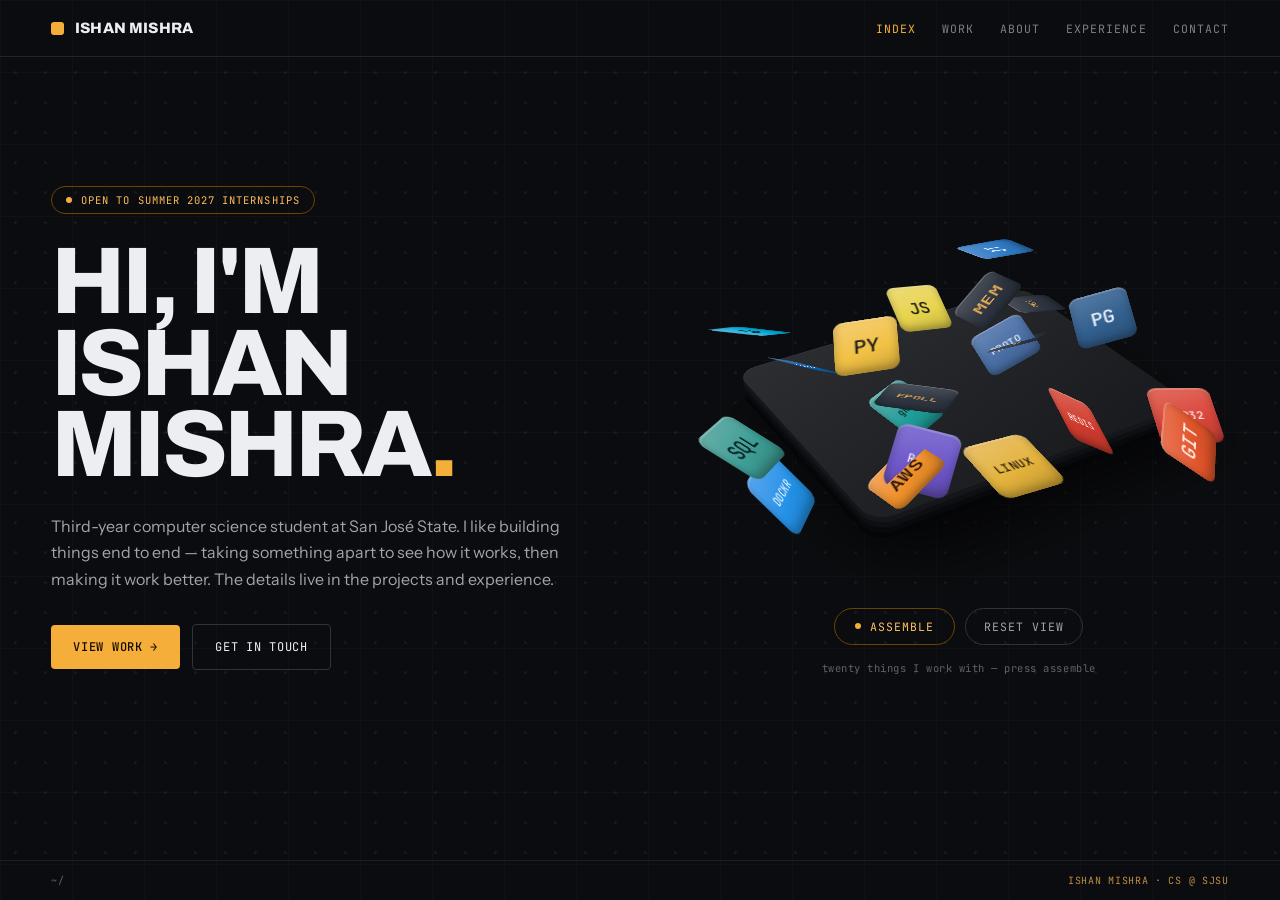
==== commit 18f9162d: "update" ====
--- a/index.html
+++ b/index.html
@@ -14,16 +14,16 @@
 <div class="page">
 
   <header class="topbar">
-    <a href="#" class="logo">
+    <a href="index.html" class="logo">
       <span class="logo-dot"></span>
       <span class="logo-text">Ishan Mishra</span>
     </a>
     <nav class="nav">
-      <a href="#" class="nav-active">Index</a>
-      <a href="#">Work</a>
-      <a href="#">About</a>
-      <a href="#">Experience</a>
-      <a href="#">Contact</a>
+      <a href="index.html" class="nav-active">Index</a>
+      <a href="work.html">Work</a>
+      <a href="about.html">About</a>
+      <a href="experience.html">Experience</a>
+      <a href="contact.html">Contact</a>
     </nav>
   </header>
 
@@ -40,7 +40,7 @@
           Third-year computer science student at San José State. I like building things end to end — taking something apart to see how it works, then making it work better. The details live in the projects and experience.
         </p>
         <div class="hero-actions">
-          <a href="#" class="btn btn-primary">View work →</a>
+          <a href="work.html" class="btn btn-primary">View work →</a>
           <a href="mailto:ishan.mishra@sjsu.edu" class="btn btn-secondary">Get in touch</a>
         </div>
       </div>
--- a/style.css
+++ b/style.css
@@ -67,13 +67,37 @@
 
 /* ---------- Hero ---------- */
 .hero {
+  position: relative;
   flex: 1;
   display: flex;
   align-items: center;
   padding: clamp(20px, 3vh, 44px) clamp(20px, 4vw, 56px) 88px;
+  overflow: hidden;
+}
+
+.field {
+  position: absolute;
+  inset: 0;
+  z-index: 0;
+  pointer-events: none;
+  overflow: hidden;
+}
+
+.hero-grid {
+  position: relative;
+  z-index: 1;
+  width: 100%;
+  display: grid;
+  grid-template-columns: minmax(0, 1.05fr) minmax(0, 0.95fr);
+  gap: 40px;
+  align-items: center;
 }
 
 .hero-content { max-width: 700px; }
+
+@media (max-width: 820px) {
+  .hero-grid { grid-template-columns: 1fr; }
+}
 
 .badge {
   display: inline-flex;
@@ -168,4 +192,136 @@
   color: oklch(0.5 0.006 260);
 }
 
-.statusbar-right { color: oklch(0.68 0.11 75); }+.statusbar-right { color: oklch(0.68 0.11 75); }
+
+/* ---------- Keycap board ---------- */
+.board-wrap {
+  min-width: 0;
+  display: flex;
+  flex-direction: column;
+  align-items: center;
+  justify-content: center;
+  gap: 16px;
+}
+
+.scene {
+  position: relative;
+  width: 100%;
+  max-width: 540px;
+  aspect-ratio: 1 / 0.76;
+  perspective: 1300px;
+  display: flex;
+  align-items: center;
+  justify-content: center;
+  cursor: grab;
+  touch-action: none;
+}
+
+.board {
+  position: relative;
+  width: 320px;
+  height: 254px;
+  transform-style: preserve-3d;
+  transform: rotateX(58deg) rotateZ(-32deg);
+  will-change: transform;
+}
+
+.board-layer {
+  position: absolute;
+  inset: -26px;
+  border-radius: 24px;
+}
+
+.capgrid {
+  position: relative;
+  display: grid;
+  grid-template-columns: repeat(5, 56px);
+  grid-auto-rows: 56px;
+  gap: 10px;
+  transform-style: preserve-3d;
+}
+
+.cap {
+  position: relative;
+  width: 56px;
+  height: 56px;
+  transform-style: preserve-3d;
+  cursor: pointer;
+  transition: transform .9s cubic-bezier(.22,.9,.25,1);
+}
+
+.cap-box {
+  position: absolute;
+  inset: 0;
+  transform-style: preserve-3d;
+  transition: transform .18s ease;
+}
+.cap:hover .cap-box { transform: translateZ(-7px); }
+
+.capgrid.floating .cap-box { animation: bob 4.8s ease-in-out infinite; }
+@keyframes bob {
+  0%, 100% { transform: translateZ(0); }
+  50% { transform: translateZ(15px); }
+}
+
+.cap-face {
+  position: absolute;
+  inset: 0;
+  transform: translateZ(26px);
+  border-radius: 9px;
+  display: flex;
+  align-items: center;
+  justify-content: center;
+  font-family: 'JetBrains Mono', monospace;
+  font-weight: 500;
+  font-size: 10.5px;
+  letter-spacing: 0.04em;
+  box-shadow: inset 0 2px 0 oklch(1 0 0 / 0.2), inset 0 -4px 8px oklch(0 0 0 / 0.28);
+  user-select: none;
+}
+.cap-face.large { font-size: 19px; letter-spacing: 0.01em; }
+
+.board-controls {
+  display: flex;
+  align-items: center;
+  gap: 10px;
+}
+
+.pill {
+  display: inline-flex;
+  align-items: center;
+  gap: 9px;
+  border-radius: 999px;
+  padding: 10px 20px;
+  font-family: 'JetBrains Mono', monospace;
+  font-size: 11.5px;
+  letter-spacing: 0.09em;
+  text-transform: uppercase;
+}
+
+.pill-accent {
+  border: 1px solid oklch(0.42 0.1 75);
+  color: oklch(0.86 0.14 75);
+}
+.pill-accent:hover {
+  background: oklch(0.8 0.15 75 / 0.12);
+  color: oklch(0.9 0.14 75);
+}
+
+.pill-plain {
+  border: 1px solid oklch(0.32 0.006 260);
+  color: oklch(0.72 0.006 260);
+  padding: 10px 18px;
+}
+.pill-plain:hover {
+  border-color: oklch(0.6 0.006 260);
+  color: oklch(0.92 0.004 260);
+}
+
+.board-hint {
+  font-family: 'JetBrains Mono', monospace;
+  font-size: 10.5px;
+  letter-spacing: 0.05em;
+  color: oklch(0.5 0.006 260);
+  text-align: center;
+}
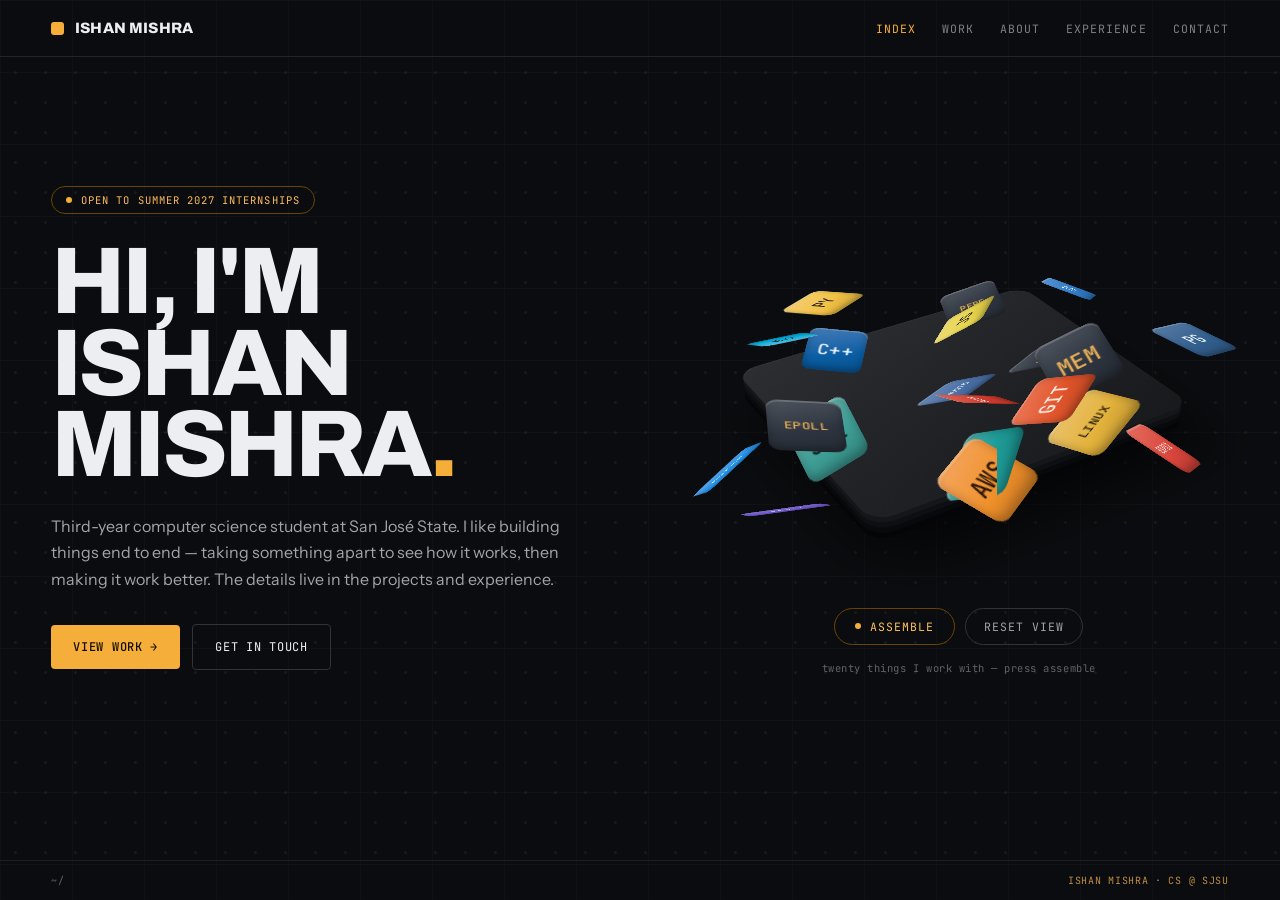
==== commit 1035def5: "update" ====
--- a/index.html
+++ b/index.html
@@ -4,6 +4,12 @@
 <meta charset="UTF-8">
 <meta name="viewport" content="width=device-width, initial-scale=1.0">
 <title>Ishan Mishra — Systems / Backend Engineer</title>
+<link rel="icon" href="data:image/svg+xml,%3Csvg xmlns='http://www.w3.org/2000/svg' viewBox='0 0 32 32'%3E%3Crect width='32' height='32' rx='6' fill='%23e8a53d'/%3E%3C/svg%3E" />
+<meta name="description" content="Ishan Mishra — computer science student building backend infrastructure and systems-level software: a Redis clone in Go, ESP32 firmware, and real-time ML inference." />
+<meta property="og:title" content="Ishan Mishra — Systems / Backend Engineer" />
+<meta property="og:description" content="CS student building backend infrastructure and systems-level software." />
+<meta property="og:type" content="website" />
+<meta property="og:url" content="https://ishanmishra.dev" />
 <link rel="preconnect" href="https://fonts.googleapis.com" />
 <link rel="preconnect" href="https://fonts.gstatic.com" crossorigin="" />
 <link href="https://fonts.googleapis.com/css2?family=Archivo:wght@500;700;800&family=Instrument+Sans:wght@400;500&family=JetBrains+Mono:wght@400;500&display=swap" rel="stylesheet" />
--- a/style.css
+++ b/style.css
@@ -324,4 +324,139 @@
   letter-spacing: 0.05em;
   color: oklch(0.5 0.006 260);
   text-align: center;
+}
+
+/* ---------- Work section ---------- */
+.panel {
+  padding: clamp(28px, 5vh, 60px) clamp(20px, 4vw, 56px) 96px;
+}
+
+.panel-header {
+  display: flex;
+  align-items: baseline;
+  justify-content: space-between;
+  border-bottom: 1px solid oklch(0.26 0.006 260);
+  padding-bottom: 16px;
+  max-width: 1060px;
+}
+
+.panel-title {
+  font-family: Archivo, Helvetica, sans-serif;
+  font-weight: 800;
+  font-size: clamp(30px, 4.4vw, 56px);
+  text-transform: uppercase;
+  letter-spacing: -0.03em;
+  margin: 0;
+}
+
+.panel-meta {
+  font-family: 'JetBrains Mono', monospace;
+  font-size: 11px;
+  letter-spacing: 0.07em;
+  color: oklch(0.55 0.006 260);
+}
+
+.project-row {
+  display: grid;
+  grid-template-columns: 52px minmax(0, 1fr) minmax(0, 230px);
+  gap: 30px;
+  padding: 30px 0;
+  border-bottom: 1px solid oklch(0.24 0.006 260);
+  max-width: 1060px;
+  align-items: start;
+  transition: background .25s ease, padding-left .25s ease;
+}
+.project-row:hover {
+  background: oklch(0.19 0.008 260);
+  padding-left: 14px;
+}
+
+.project-num {
+  font-family: 'JetBrains Mono', monospace;
+  font-size: 11.5px;
+  color: oklch(0.75 0.13 75);
+  padding-top: 8px;
+  letter-spacing: 0.05em;
+}
+
+.project-title {
+  font-family: Archivo, Helvetica, sans-serif;
+  font-weight: 700;
+  font-size: clamp(20px, 2.1vw, 27px);
+  line-height: 1.15;
+  letter-spacing: -0.02em;
+  margin: 0 0 11px;
+}
+
+.project-blurb {
+  font-size: 15.5px;
+  line-height: 1.62;
+  color: oklch(0.72 0.006 260);
+  margin: 0 0 16px;
+  max-width: 52ch;
+}
+
+.project-points {
+  display: grid;
+  gap: 6px;
+  margin-bottom: 16px;
+}
+
+.project-point {
+  display: grid;
+  grid-template-columns: 15px 1fr;
+  gap: 6px;
+  font-size: 14px;
+  line-height: 1.55;
+  color: oklch(0.62 0.006 260);
+}
+.project-point span {
+  color: oklch(0.6 0.1 75);
+  font-family: 'JetBrains Mono', monospace;
+}
+
+.project-stack {
+  display: flex;
+  flex-wrap: wrap;
+  gap: 6px;
+}
+
+.project-tag {
+  font-family: 'JetBrains Mono', monospace;
+  font-size: 10px;
+  letter-spacing: 0.06em;
+  color: oklch(0.62 0.006 260);
+  border: 1px solid oklch(0.3 0.006 260);
+  border-radius: 3px;
+  padding: 4px 9px;
+}
+
+.project-shot {
+  border: 1px solid oklch(0.27 0.006 260);
+  border-radius: 3px;
+  aspect-ratio: 4 / 3;
+  background: repeating-linear-gradient(135deg, oklch(0.2 0.006 260) 0 6px, oklch(0.17 0.006 260) 6px 12px);
+  display: flex;
+  align-items: flex-end;
+  padding: 11px;
+}
+
+.project-shot span {
+  font-family: 'JetBrains Mono', monospace;
+  font-size: 9.5px;
+  letter-spacing: 0.05em;
+  color: oklch(0.5 0.006 260);
+}
+
+@media (max-width: 1080px) {
+  .project-row { grid-template-columns: 40px minmax(0, 1fr); }
+  .project-shot { display: none; }
+}
+
+/* ---------- Placeholder sections ---------- */
+.placeholder-text {
+  font-family: 'JetBrains Mono', monospace;
+  font-size: 13px;
+  color: oklch(0.55 0.006 260);
+  margin-top: 24px;
 }
